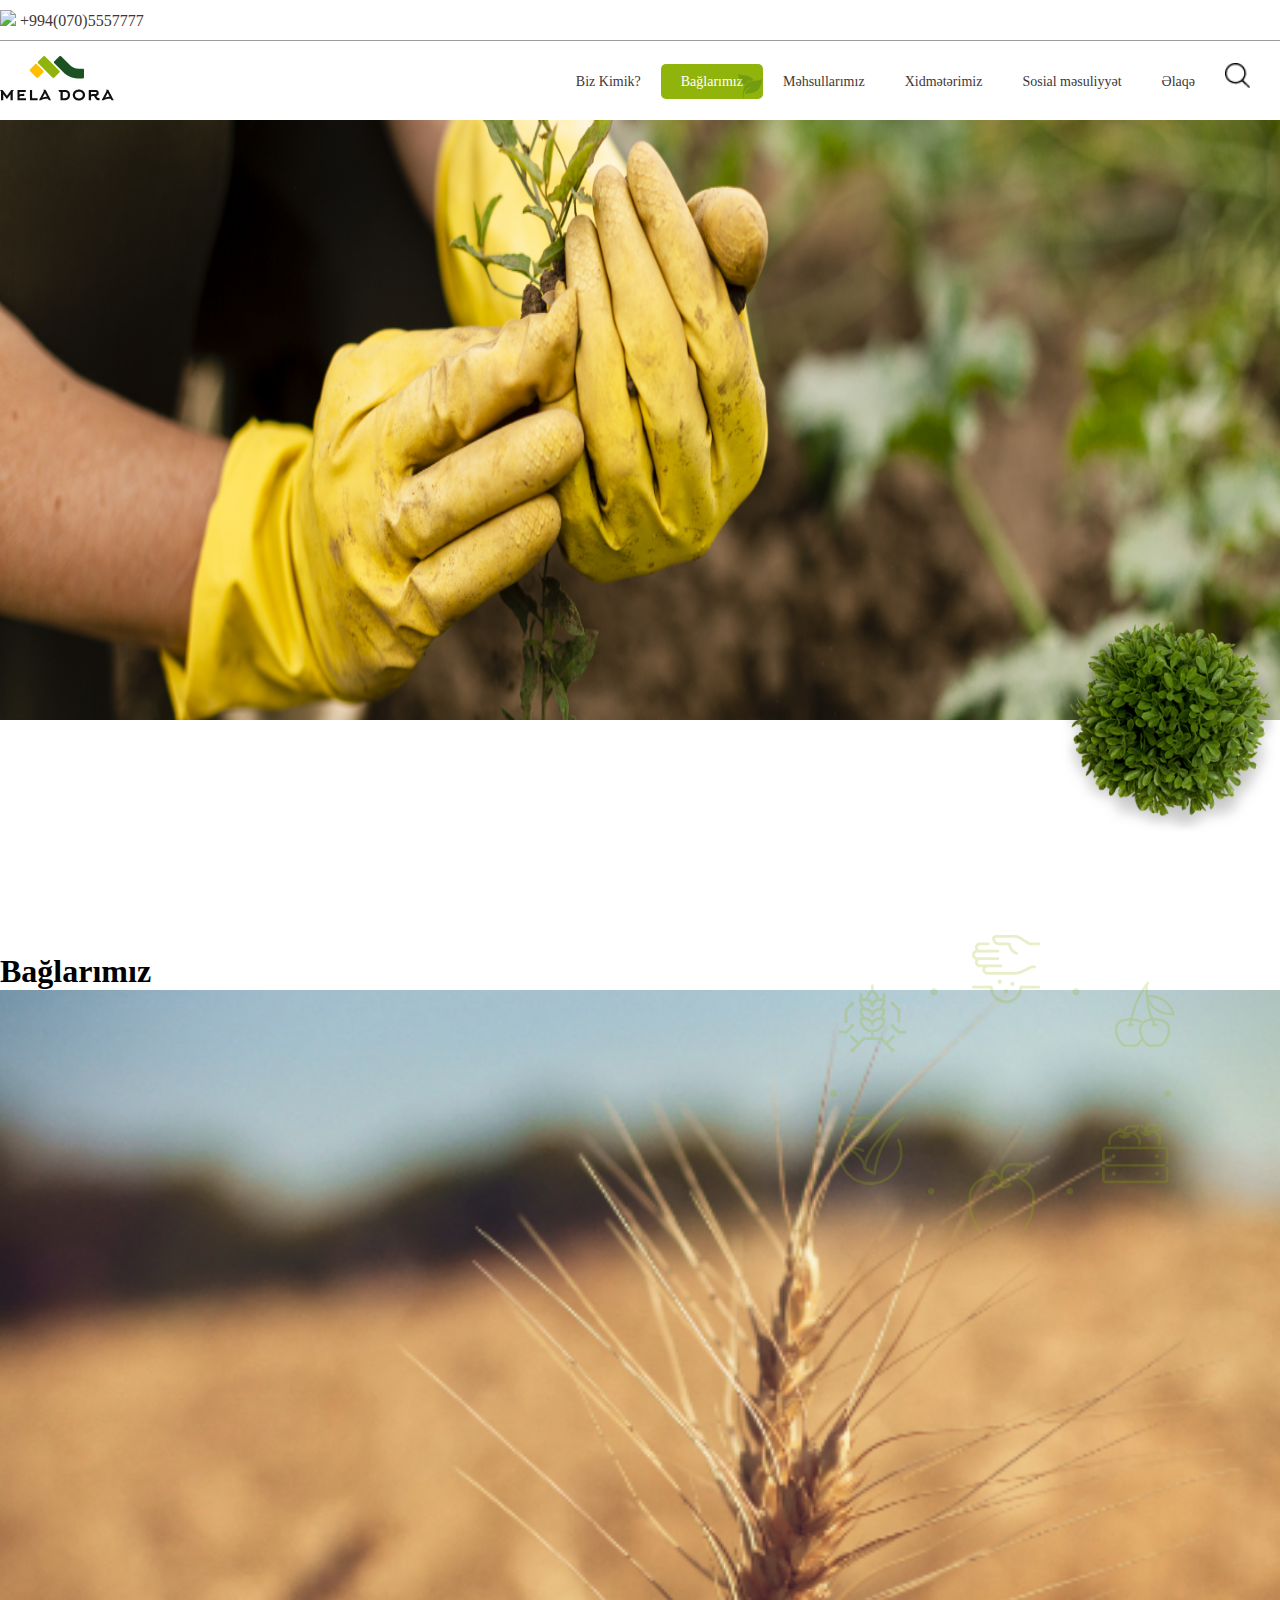
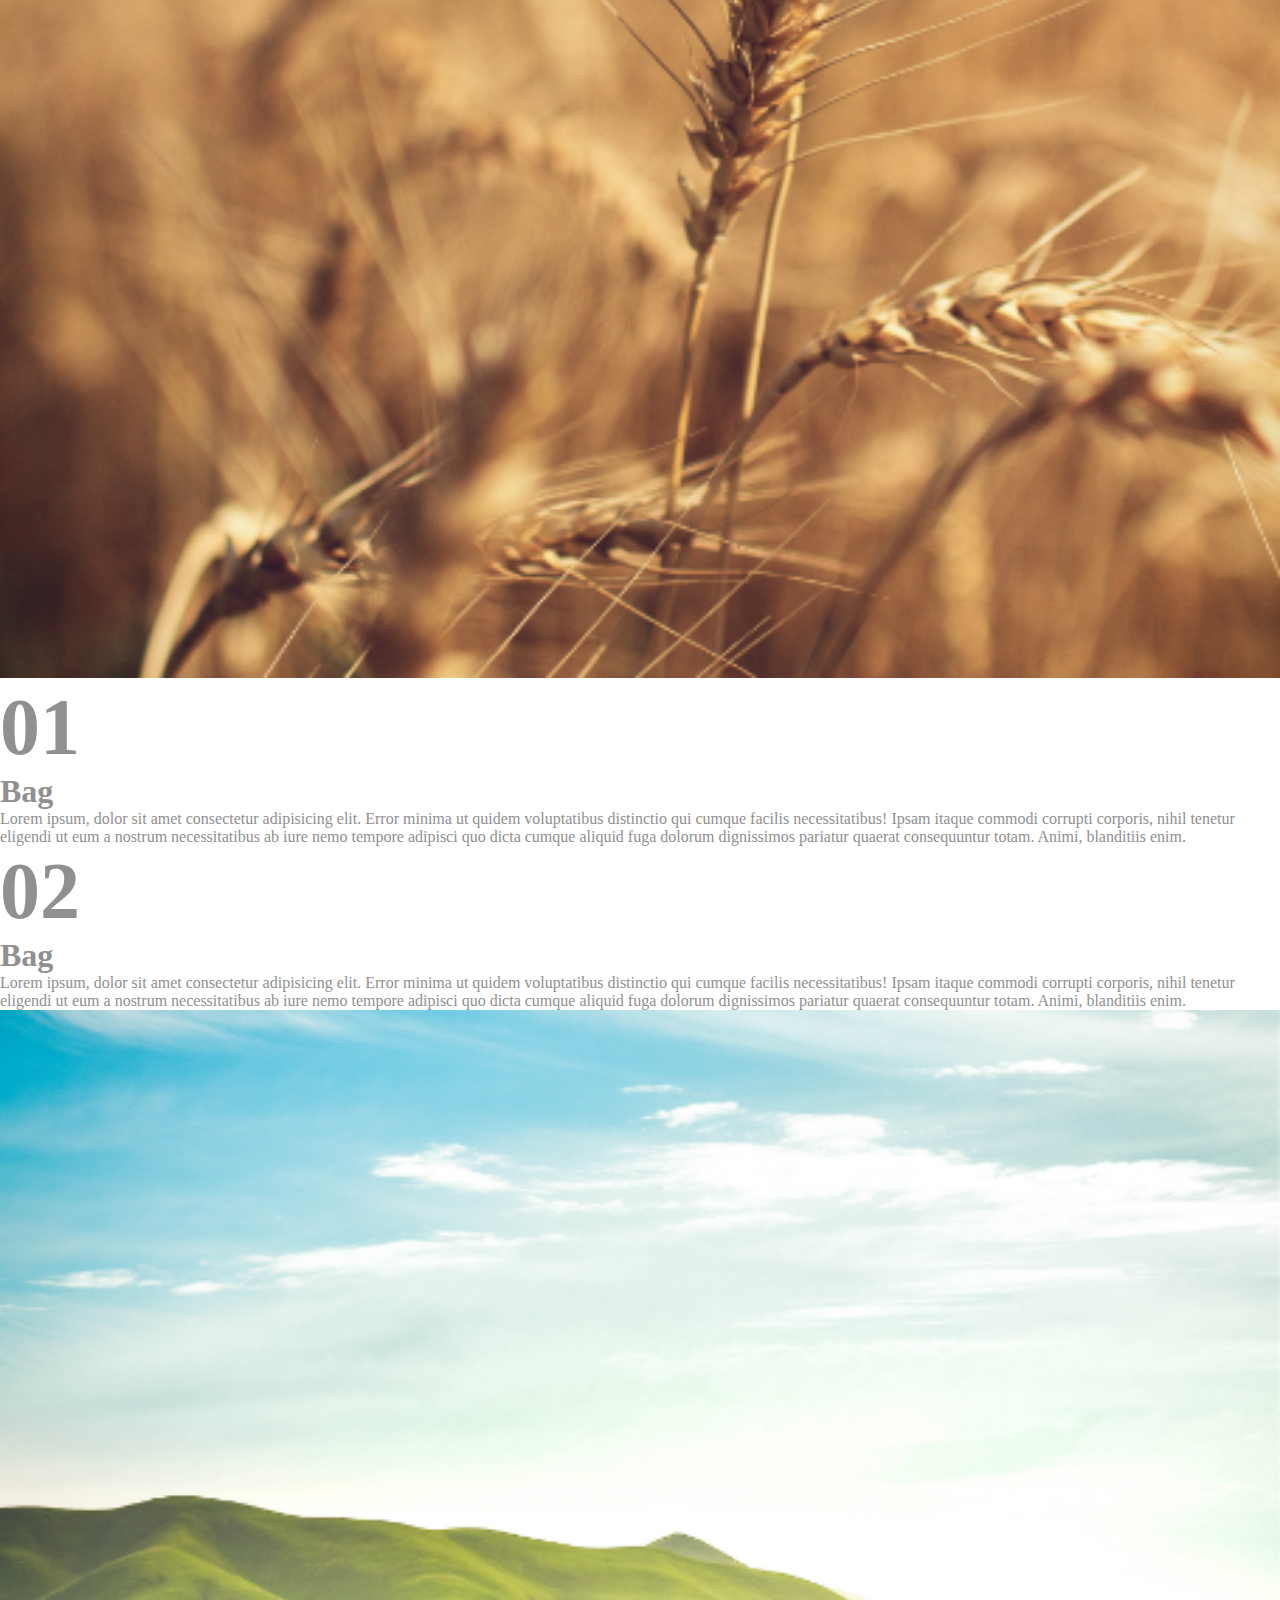
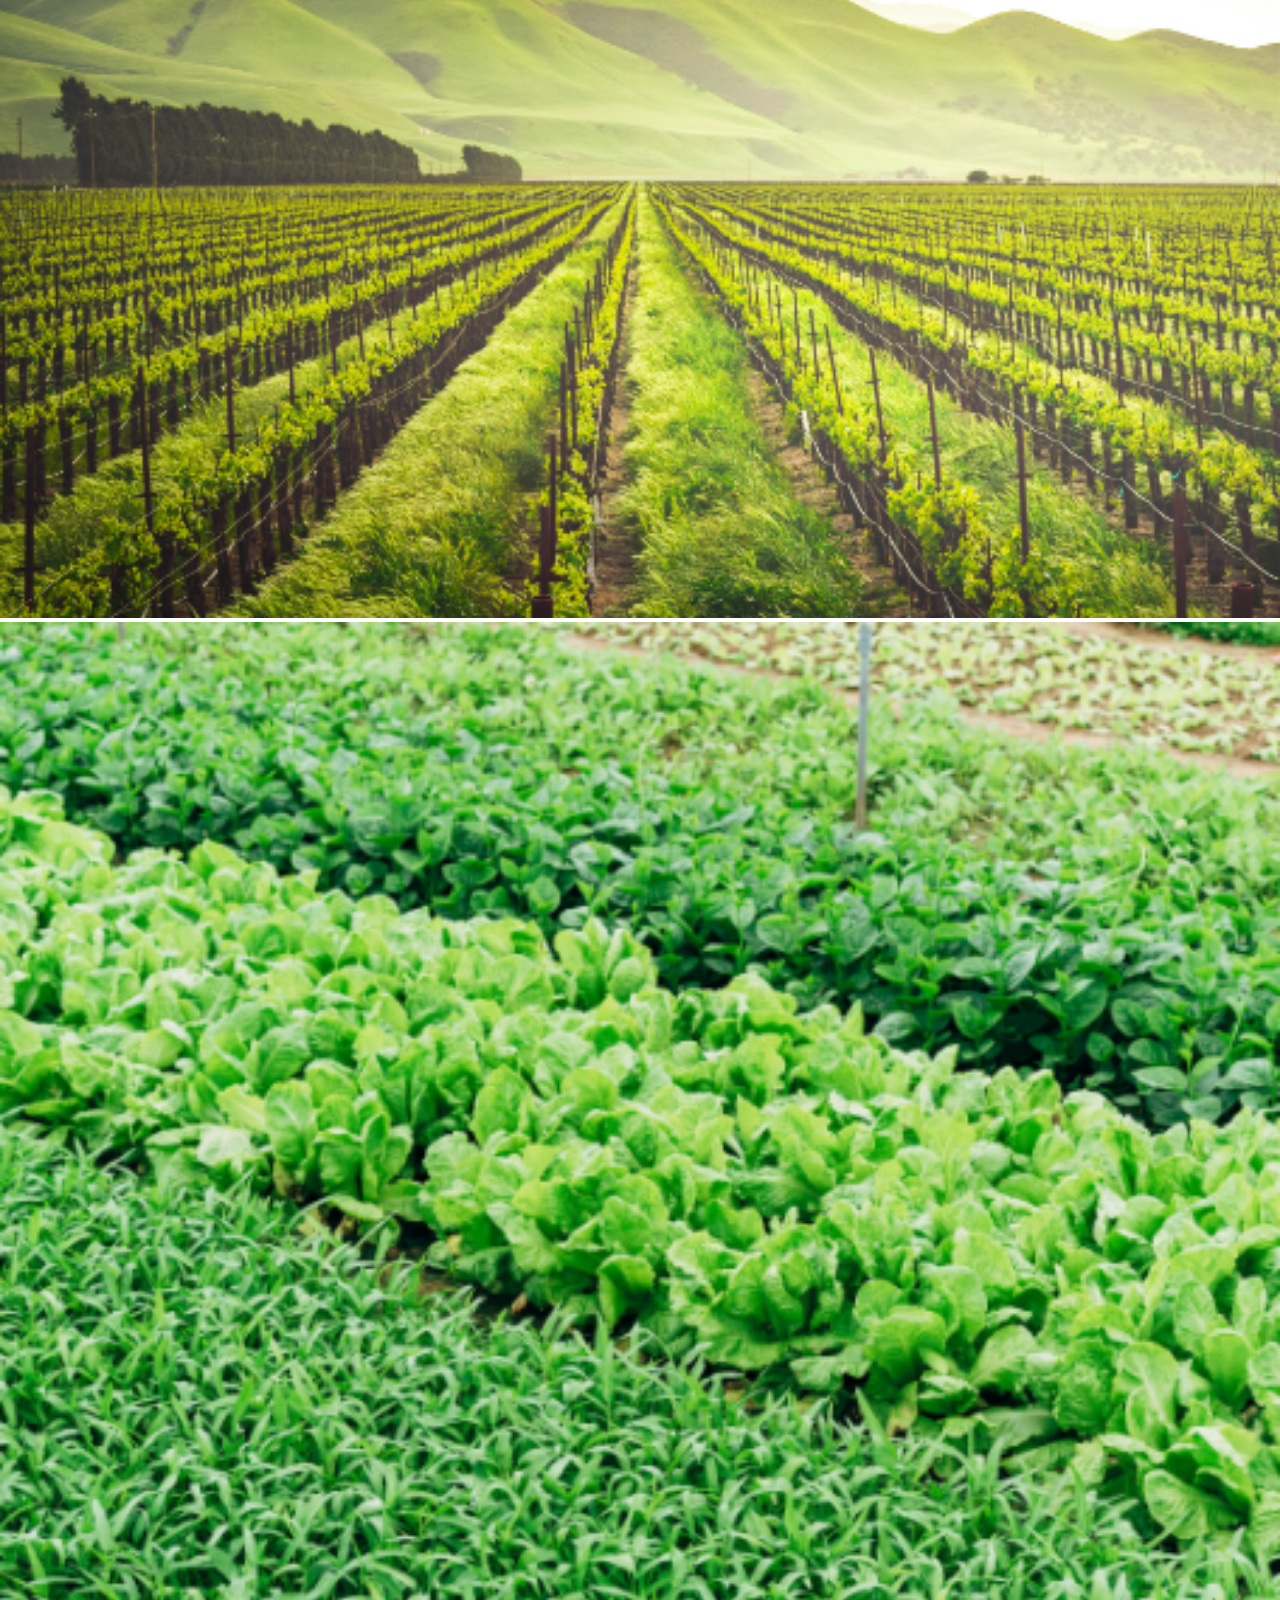
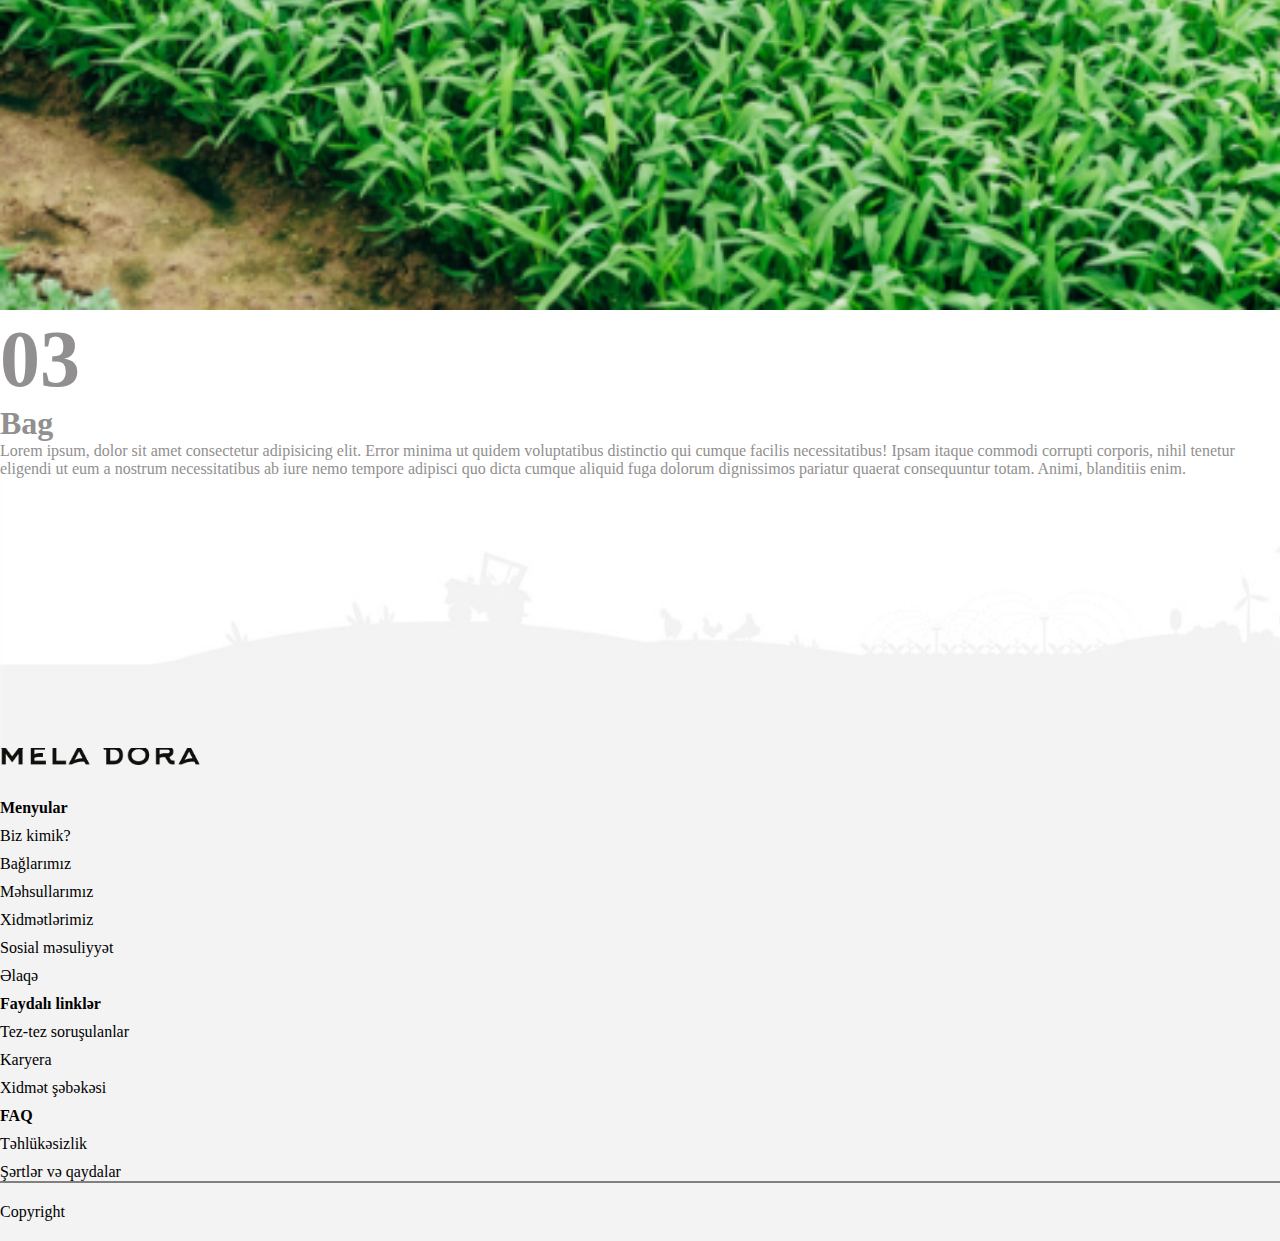
==== index.html @ d33ce397 "element" ====
<!DOCTYPE html>
<html lang="en">
<head>
    <meta charset="UTF-8">
    <meta http-equiv="X-UA-Compatible" content="IE=edge">
    <meta name="viewport" content="width=device-width, initial-scale=1.0">
    <link rel="stylesheet" href/bootstrap.css">
    <link rel="stylesheet" href="bag.css">
    <script src=jquery.js"></script>
    <title>Document</title>
</head>
<body>
    <section class="top-main">
        <div class="container-xl">
            <div class="topbar">
                <span> <img src=image/call.png"> +994(070)5557777</span>
                <div class="icons">
                    <img src=image/facebook.png" alt="">
                    <img src=image/linkend.png" alt="">
                    <img src=image/twitter.png" alt="">
                    <img src=image/insta.png" alt="">
                    <img src=image/youtube.png" alt="">
                </div>
            </div>
            <div class="navbarr">
                <div class="nav-logo">
                    <a href="ndex.html"><img src="image/Group 1.png" alt=""></a>
                </div>
                <div class="nav-texts">
                    
                    <ul>
                        <li><a href="../biz kimik/bizkimik.html">Biz Kimik? <img src="image/Group 438.png" alt=""></a></li>
                        <li><a href="">Bağlarımız <img src="../image/Group 438.png" alt=""></a></li>
                        <li><a href="../mehsullarimiz.html/mehsul.html">Məhsullarımız <img src="image/Group 438.png" alt=""></a></li>
                        <li><a href="../xidmetlerimiz.html/xidmet.html">Xidmətərimiz <img src="image/Group 438.png" alt=""></a></li>
                        <li><a href="../mesuliyyet.html/mesuliyyet.html">Sosial məsuliyyət <img src="../image/Group 438.png" alt=""></a></li>
                        <li><a href="../elaqeler.html/elaqe.html">Əlaqə <img src="image/Group 438.png" alt=""></a></li>
                        <li><a href=""><img class="search" src="image/Path 13.png" alt=""></a></li>
                    </ul>
                </div>
                <div class="hamburger">
                    <div class="hamburger-line line1"></div>
                    <div class="hamburger-line line2"></div>
                    <div class="hamburger-line line3"></div>
                </div>
                    <div class="offcanvas-texts">
                    <div class="offclose">
                        <div class="close1"></div>
                        <div class="close2"></div>
                    </div>
                    <ul>
                        <li><a href="../index.html"><img src="image/Group 418.png" style="width: 100%;margin-bottom: 15px;"></a></li>
                        <li><a href="bizkimik.html">Biz Kimik?</a></li>
                        <li><a href="">Bağlarımız</a></li>
                        <li><a href="../mehsullarimiz.html/mehsul.html">Məhsullarımız</a></li>
                        <li><a href="../xidmetlerimiz.html/xidmet.html">Xidmətərimiz</a></li>
                        <li><a href="../mesuliyyet.html/mesuliyyet.html">Sosial məsuliyyət</a></li>
                        <li><a href="../elaqeler.html/elaqe.html">Əlaqə</a></li>
                        <li><a href=""><img src="image/search-button.png" alt=""></a></li>
                    </ul>
                </div>
            </div>
        </div>
        <div class="container-fluid biz-background"></div>
    </section>
    <div class="container-xl plant">
        <img src="image/unnamed (2).png" alt="">
    </div>
    <section class="bag">
        <img src="" alt="">
        <div class="container-xl">
            <div class="row">
                <div class="col-12">
                    <h1>Bağlarımız</h1>
                </div>
                <div class="col-md-6 col-sm-6 align-self-center mt-5">
                    <img class="bag1-img" src="image/bag1.png" alt="">
                </div>
                <div class="col-md-6 col-sm-6 align-self-center bag1">
                    <h1>01</h1>
                    <h1>Bag</h1>
                    <p>Lorem ipsum, dolor sit amet consectetur adipisicing elit. Error minima ut quidem voluptatibus distinctio qui cumque facilis necessitatibus! Ipsam itaque commodi corrupti corporis, nihil tenetur eligendi ut eum a nostrum necessitatibus ab iure nemo tempore adipisci quo dicta cumque aliquid fuga dolorum dignissimos pariatur quaerat consequuntur totam. Animi, blanditiis enim.</p>
                </div>
                <div class="row row2">
                    <div class="col-md-6 col-sm-6 align-self-center bag1">
                        <h1>02</h1>
                        <h1>Bag</h1>
                        <p>Lorem ipsum, dolor sit amet consectetur adipisicing elit. Error minima ut quidem voluptatibus distinctio qui cumque facilis necessitatibus! Ipsam itaque commodi corrupti corporis, nihil tenetur eligendi ut eum a nostrum necessitatibus ab iure nemo tempore adipisci quo dicta cumque aliquid fuga dolorum dignissimos pariatur quaerat consequuntur totam. Animi, blanditiis enim.</p>
                    </div>
                    <div class="col-md-6 col-sm-6 align-self-center mt-5">
                        <img class="bag1-img" src="image/bag2.png" alt="">
                    </div>
                </div>
                <div class="col-md-6 col-sm-6 align-self-center mt-5">
                    <img class="bag1-img" src="image/bag3.png" alt="">
                </div>
                <div class="col-md-6 col-sm-6 align-self-center bag1">
                    <h1>03</h1>
                    <h1>Bag</h1>
                    <p>Lorem ipsum, dolor sit amet consectetur adipisicing elit. Error minima ut quidem voluptatibus distinctio qui cumque facilis necessitatibus! Ipsam itaque commodi corrupti corporis, nihil tenetur eligendi ut eum a nostrum necessitatibus ab iure nemo tempore adipisci quo dicta cumque aliquid fuga dolorum dignissimos pariatur quaerat consequuntur totam. Animi, blanditiis enim.</p>
                </div>
            </div>
        </div>
        
    </section>









    <section class="footer">
        <div class="container-xl">
            <div class="row" style="border-bottom: 2px solid gray;">
                <div class="col-lg-4 col-md-3 col-sm-3 align-self-center">
                   <a href="../index.html"><img class="foter-logo" src="image/logo418.png" alt=""></a> 
                </div>
                <div class="col-lg-3 col-md-3 col-sm-3 ">
                    <ul class="foter-menyu">
                        <li><a href="">Menyular</a></li>
                        <li><a href="biz kimik/bizkimik.html">Biz kimik?</a></li>
                        <li><a href="">Bağlarımız</a></li>
                        <li><a href="mehsullarimiz.html/mehsul.html">Məhsullarımız</a></li>
                        <li><a href="xidmetlerimiz.html/xidmet.html">Xidmətlərimiz</a></li>
                        <li><a href="mesuliyyet.html/mesuliyyet.html">Sosial məsuliyyət</a></li>
                        <li><a href="laqeler.html/elaqe.html">Əlaqə</a></li>
                    </ul>
                </div>
                <div class="col-lg-3 col-md-3 col-sm-3">
                    <ul class="foter-menyu">
                        <li><a href="">Faydalı linklər</a></li>
                        <li><a href="">Tez-tez soruşulanlar</a></li>
                        <li><a href="">Karyera</a></li>
                        <li><a href="">Xidmət şəbəkəsi</a></li>
                    </ul>
                        
                    </ul>
                </div>
                <div class="col-lg-2 col-md-3 col-sm-3">
                    <ul class="foter-menyu">
                        <li><a href="">FAQ</a></li>
                        <li><a href="">Təhlükəsizlik</a></li>
                        <li><a href="">Şərtlər və qaydalar</a></li>
                    </ul>
                        
                    </ul>
                </div>
            </div>
            <div class="row copyright">
                <p>Copyright</p>
            </div>
        </div>
    </section>



    <script src="bootstrap.js"></script>
    <script src="script.js"></script>
    <script type="module" src="https://unpkg.com/ionicons@5.5.2/dist/ionicons/ionicons.esm.js"></script>
    <script nomodule src="https://unpkg.com/ionicons@5.5.2/dist/ionicons/ionicons.js"></script>
</body>
</html>
---- bag.css ----
*{
    margin: 0;
    padding: 0;
    box-sizing: border-box;
    transition: 1s;
    -webkit-transition: 1s;
    -moz-transition: 1s;
    -ms-transition: 1s;
    -o-transition: 1s;
}
html{

    overflow-x: hidden;
}
body{
    position: relative;
    overflow-x: hidden;
}
.top-main{
    width: 100%;
    height: 80vh;
    overflow: hidden;
}
.biz-background{
    width: 100%;
    height: 100%;
    background-image: url(image/biiz-background.png);
    background-repeat: no-repeat;
    background-size: 100% 100%;
    background-position: center;
}
.topbar{
    width: 100%;
    display: flex;
    justify-content: space-between;
    padding: 10px 0;
    border-bottom: 1px solid rgb(156, 156, 156);
}
.topbar span{
    color: #3E3737;
}
.topbar .icons img{
    margin-left: 10px;
}
.navbarr{
    width: 100%;
    display: flex;
    align-items: center;
    justify-content: space-between;
    padding: 15px 0;
}
.navbarr .nav-texts ul{
    display: flex;
    align-items: center;
    list-style: none;
    margin-bottom: 0;
}
.offcanvas-texts{
    display: none;
}
.navbarr .hamburger{
    display: none;
}
.navbarr .nav-texts ul li a{
    margin-left: 0 10px;
    padding: 10px 20px;
    color: #3E3737;
    text-decoration: none;
    font-size: 14px;
    position: relative;
}
.navbarr .nav-texts ul li a img{
    position: absolute;
    bottom: 0;
    right: 0;
    width: 25px;
    height: 25px;
    opacity: 0;
}
.navbarr .nav-texts ul li a:hover{
    border-radius: 5px;
    background-color: #91B40D;
    -webkit-border-radius: 5px;
    -moz-border-radius: 5px;
    -ms-border-radius: 5px;
    -o-border-radius: 5px;
    color: #fff;
}
.navbarr .nav-texts ul li:nth-child(2) a{
    background-color: #91B40D;
    color: #fff;
    border-radius: 5px;
    -webkit-border-radius: 5px;
    -moz-border-radius: 5px;
    -ms-border-radius: 5px;
    -o-border-radius: 5px;
}
.navbarr .nav-texts ul li:nth-child(2) a img{
    opacity: 1;
}
.navbarr .nav-texts ul li a .search{
    opacity: 1;
    position: relative;
    bottom: 3px;
    right: 10px;
}
.navbarr .nav-texts ul li:nth-child(7) a:hover{
    background: #fff;
}
.navbarr .nav-texts ul li a:hover > img{
    opacity: 1;
}
.plant{
    position: relative;
    bottom: 100px;
    display: flex;
    justify-content: end;
}
.bag{
    width: 100%;
    position: relative;
}
.bag::before{
    content: '';
    position: absolute;
    width: 450px;
    height: 140px;
    top: 0;
    right: 0;
    background: url(image/Group\ 445.png);
    background-repeat: no-repeat;
}
.bag::after{
    content: '';
    position: absolute;
    width: 450px;
    height: 140px;
    top: 155px;
    right: 0;
    background: url(image/Group\ 444.png);
    background-repeat: no-repeat;
}
.bag h1{
    font-family: serif;
}
.bag1 h1,p{
    color: #918F8F;
    font-family: serif;
}
.bag1 h1:nth-child(1){
    font-size: 5em;
}
.bag1-img{
    width: 100%;
}


























.footer{
    width: 100%;
    background-color: #F3F3F3;
    padding-top: 13rem;
    position: relative;
}
.footer::before{
    content: '';
    position: absolute;
    top: 0;
    width: 100%;
    height: 30vh;
    background: url(image/Screen\ Shot\ 2021-12-22\ at\ 00.25.02.png);
    background-size: cover;
}
.foter-logo{
    width: 200px;
    margin-bottom: 20px;
}
.foter-menyu li{
    list-style: none;
    margin-top: 10px;
}
.foter-menyu li a{
    text-decoration: none;
    color: black;
}
.foter-menyu li:first-child a{
    font-weight: 600;
}
.copyright p{
    color: black;
    margin-bottom: 0;
    padding: 20px 0;
}









@media only screen and  (max-width: 991px) {
    .navbarr .nav-texts ul li a{
        padding: 10px;
    }
    .bag::before{
        content: '';
        position: absolute;
        width: 450px;
        height: 140px;
        top: 0;
        right: 0;
        background: 0 0;
        background-repeat: no-repeat;
    }
    .bag::after{
        content: '';
        position: absolute;
        width: 450px;
        height: 140px;
        top: 155px;
        right: 0;
        background: 0 0;
        background-repeat: no-repeat;
    }
}



@media only screen and  (max-width: 769px){
    .top-main{
        height: 80vh;
        overflow: hidden;
    }
    .biz-background{
        height: 60vh;
    }
    .plant{
        display: none;
    }
    .topbar{
        display: none;
    }
    .navbarr{
        padding-top: 1rem;
        overflow-x: hidden;
    }
    .navbarr .nav-texts{
        display: none;
    }
    .navbarr .hamburger{
        display: block;
        cursor: pointer;
    }
    .navbarr .hamburger .hamburger-line{
        width: 40px;
        height: 3px;
        background-color: #91B40D;
        margin-top: 8px;
        border-radius: 3px;
        -webkit-border-radius: 3px;
        -moz-border-radius: 3px;
        -ms-border-radius: 3px;
        -o-border-radius: 3px;
    }
    .offcanvas-texts{
        position: absolute;
        right: 0;
        top: 0;
        background: rgba(128, 128, 128, 0.24);
        backdrop-filter: blur(10px);
        display: flex;
        flex-direction: column;
        width: 300px;
        height: 100vh;
        z-index: 12;
        padding: 20px;
        transform: translateX(320px);
        transition-delay: 0.8s;
        -webkit-transform: translateX(320px);
        -moz-transform: translateX(320px);
        -ms-transform: translateX(320px);
        -o-transform: translateX(320px);
}
    .offclose div{
        width: 30px;
        height: 2px;
        background: #91B40D;
        margin-bottom: 3px;
    }
    .offcanvas-texts ul{
        list-style: none;
        padding-left: 0;
    }
    .offcanvas-texts ul li{
        margin-top: 10px;
    }
    .offcanvas-texts ul li a{
        color: #fff;
        text-decoration: none;
        font-family: serif;
        letter-spacing: 1px;
    }
    .offcanvas-texts ul li a:hover{
        color: #91B40D;
    }
    .texts .img-text{
        width: 100%;
    }
    .text-img img{
        height: 13px;
    }
    .bag1 h1:nth-child(1){
        font-size: 3em;
    }
    .copyright p{
        text-align: center;
     }

   
}


@media only screen and  (max-width: 576px){
    .topbar .icons img{
        margin-left: 5px;
    }
    .top-main{
        height: 60vh;
    }
    .biz-background{
        height: 38vh;
    }
    .plant img{
        display: none;
    }
    .row2{
        flex-direction: column-reverse;
    }
}
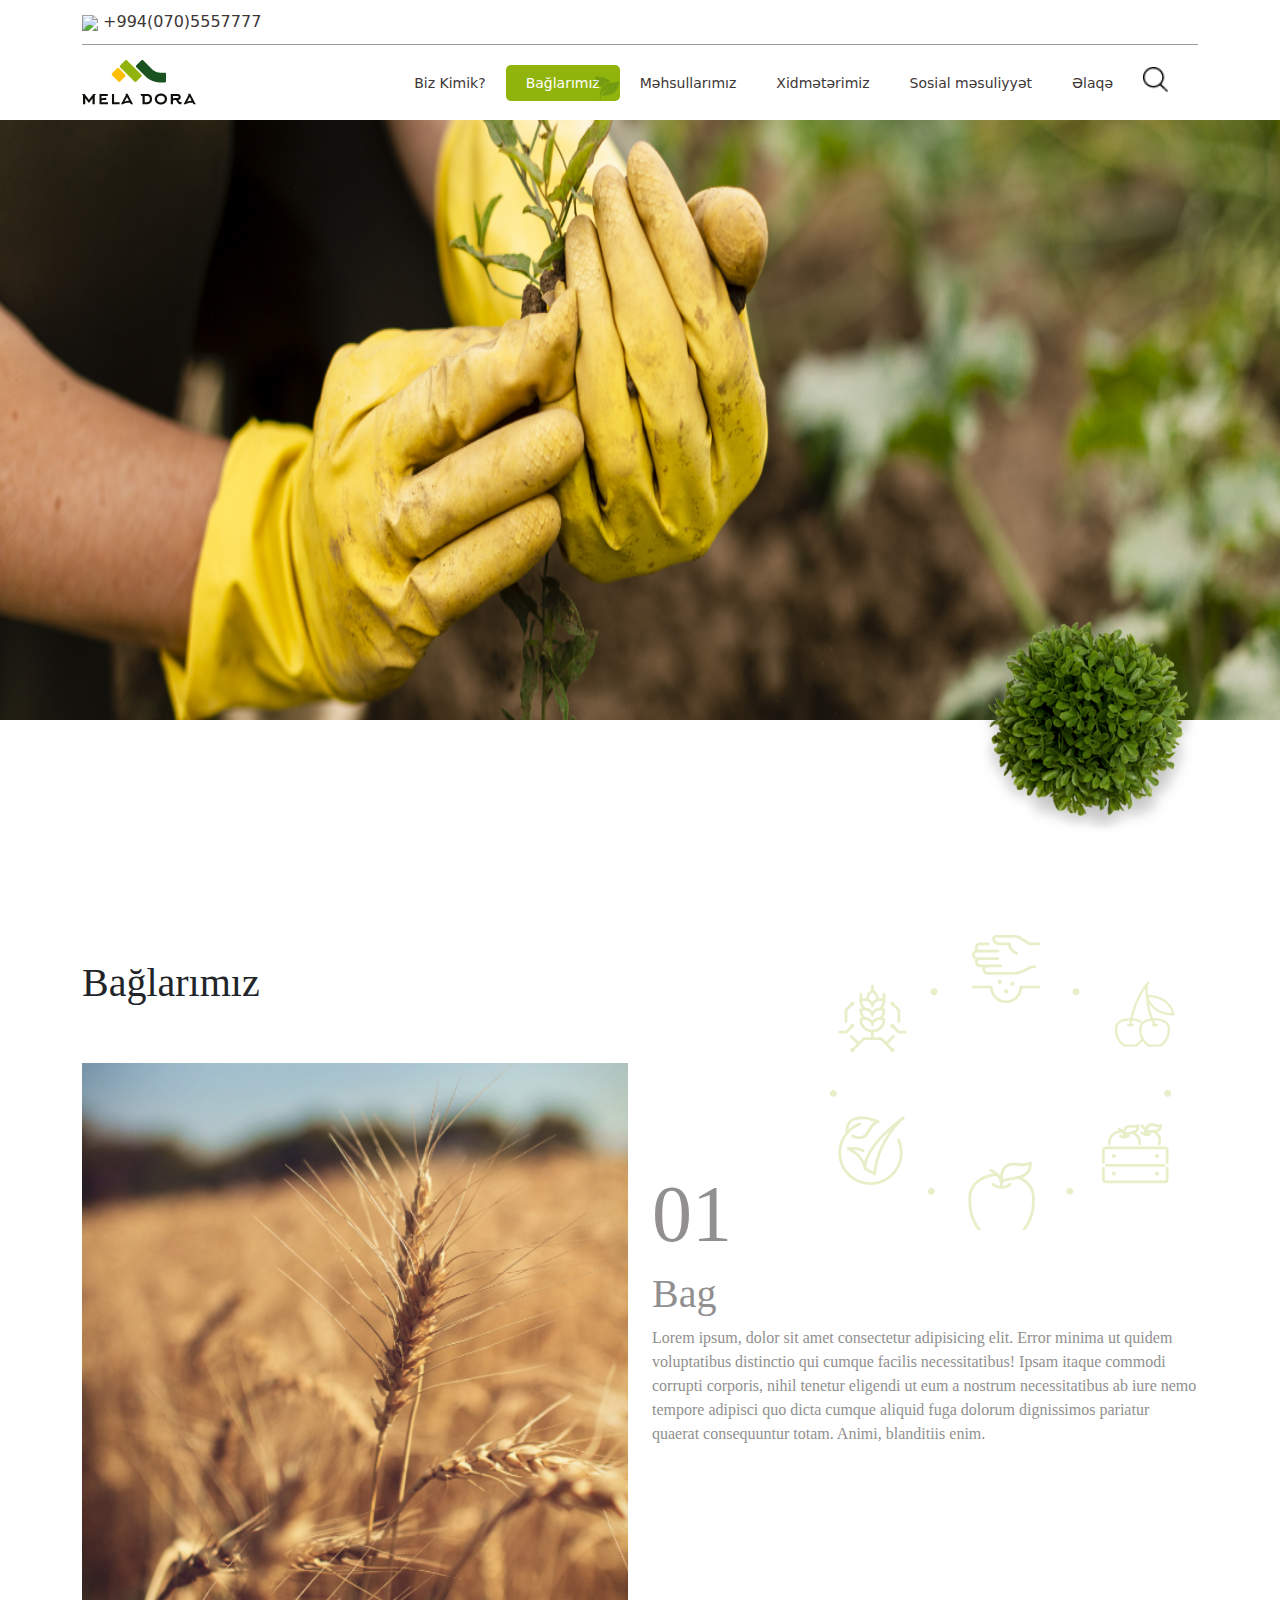
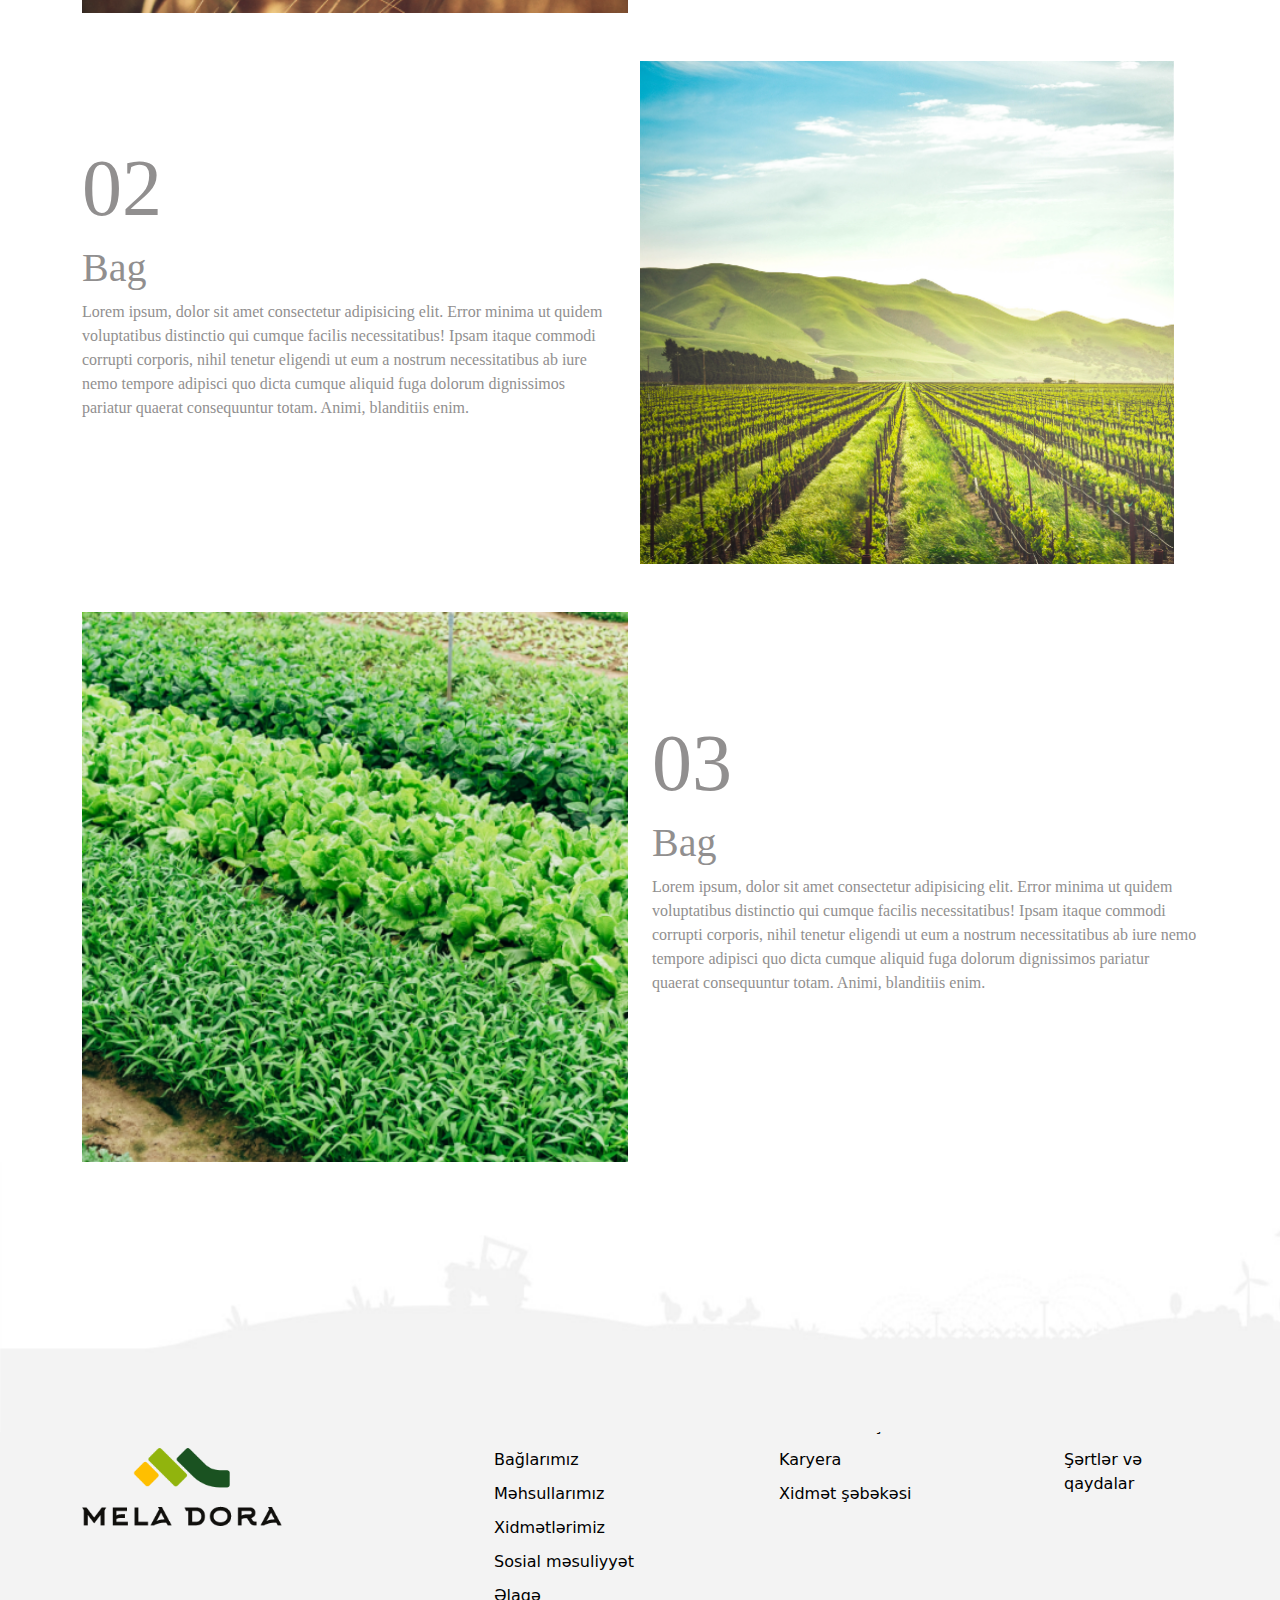
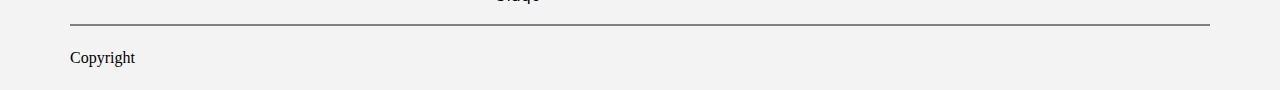
==== commit 3a4e01e5: "element" ====
--- a/index.html
+++ b/index.html
@@ -4,7 +4,7 @@
     <meta charset="UTF-8">
     <meta http-equiv="X-UA-Compatible" content="IE=edge">
     <meta name="viewport" content="width=device-width, initial-scale=1.0">
-    <link rel="stylesheet" href/bootstrap.css">
+    <link rel="stylesheet" href="bootstrap.css">
     <link rel="stylesheet" href="bag.css">
     <script src=jquery.js"></script>
     <title>Document</title>
@@ -162,4 +162,4 @@
     <script type="module" src="https://unpkg.com/ionicons@5.5.2/dist/ionicons/ionicons.esm.js"></script>
     <script nomodule src="https://unpkg.com/ionicons@5.5.2/dist/ionicons/ionicons.js"></script>
 </body>
-</html>+</html>
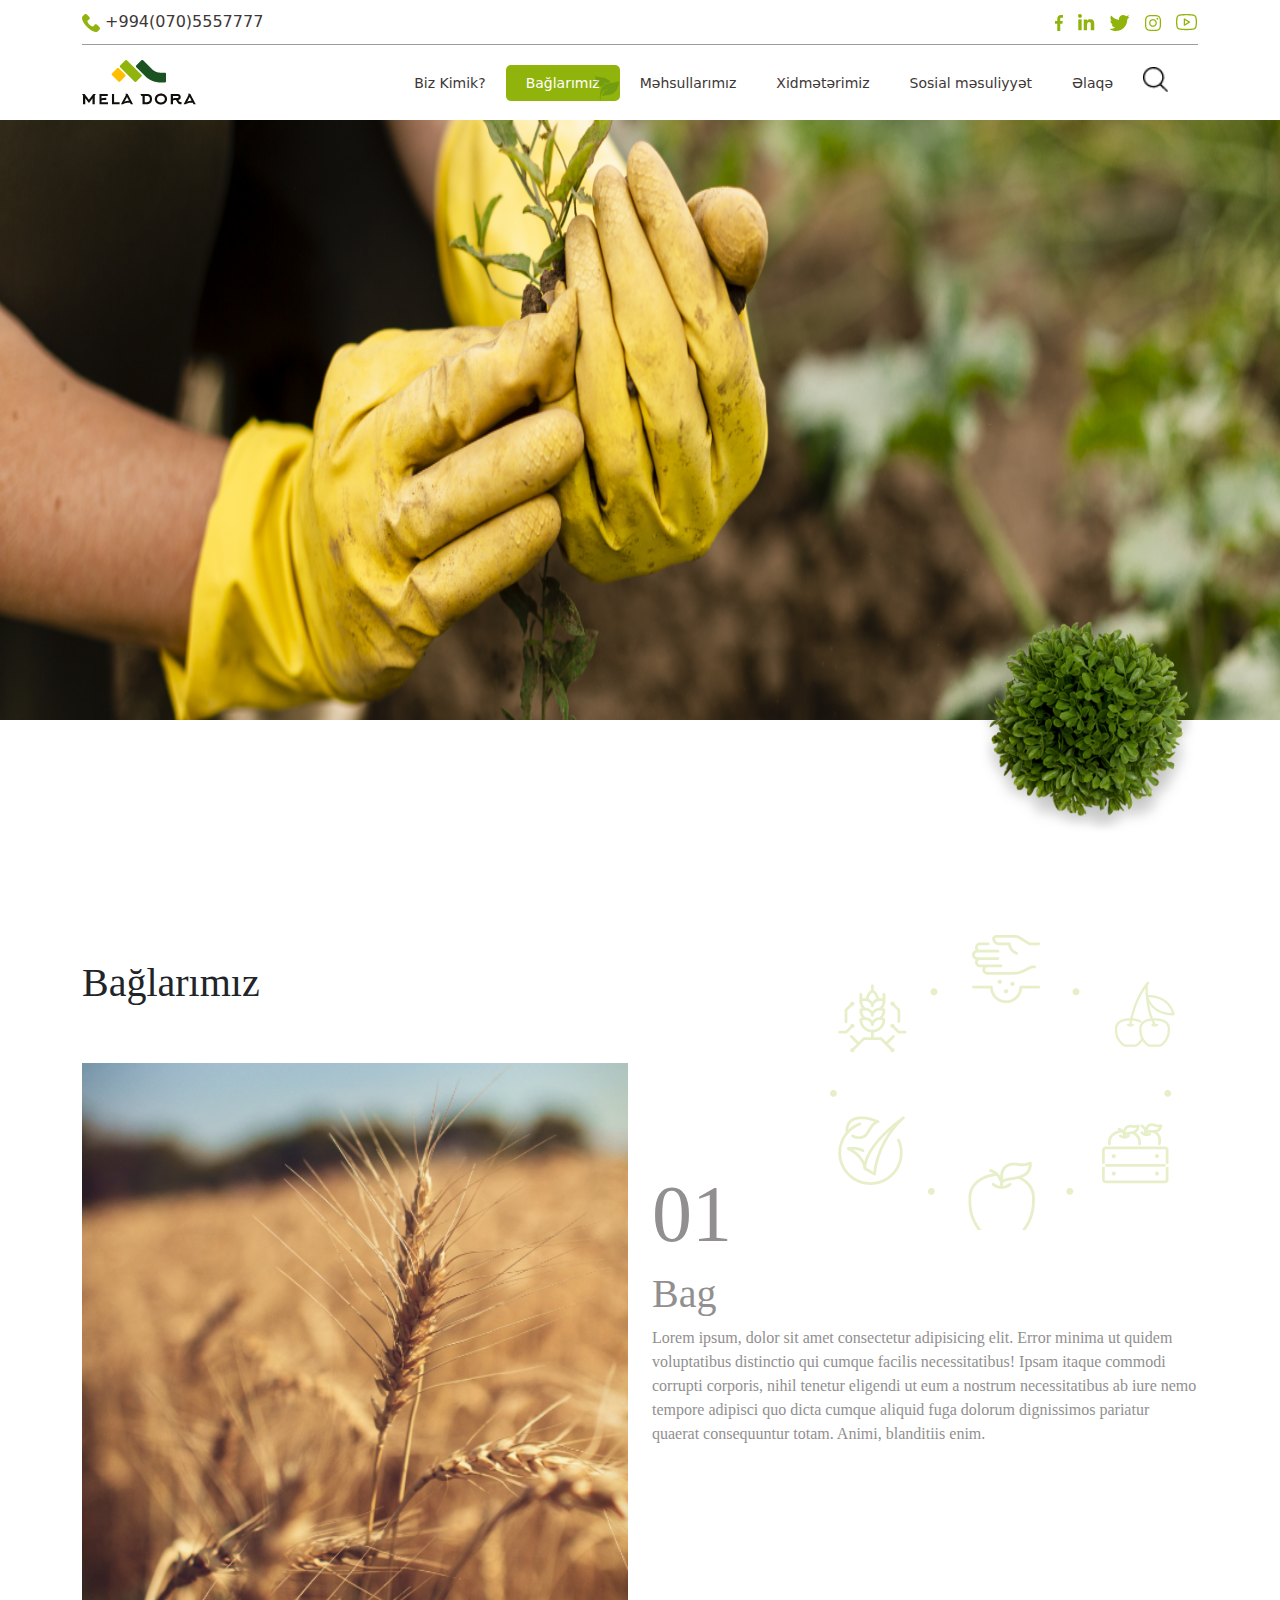
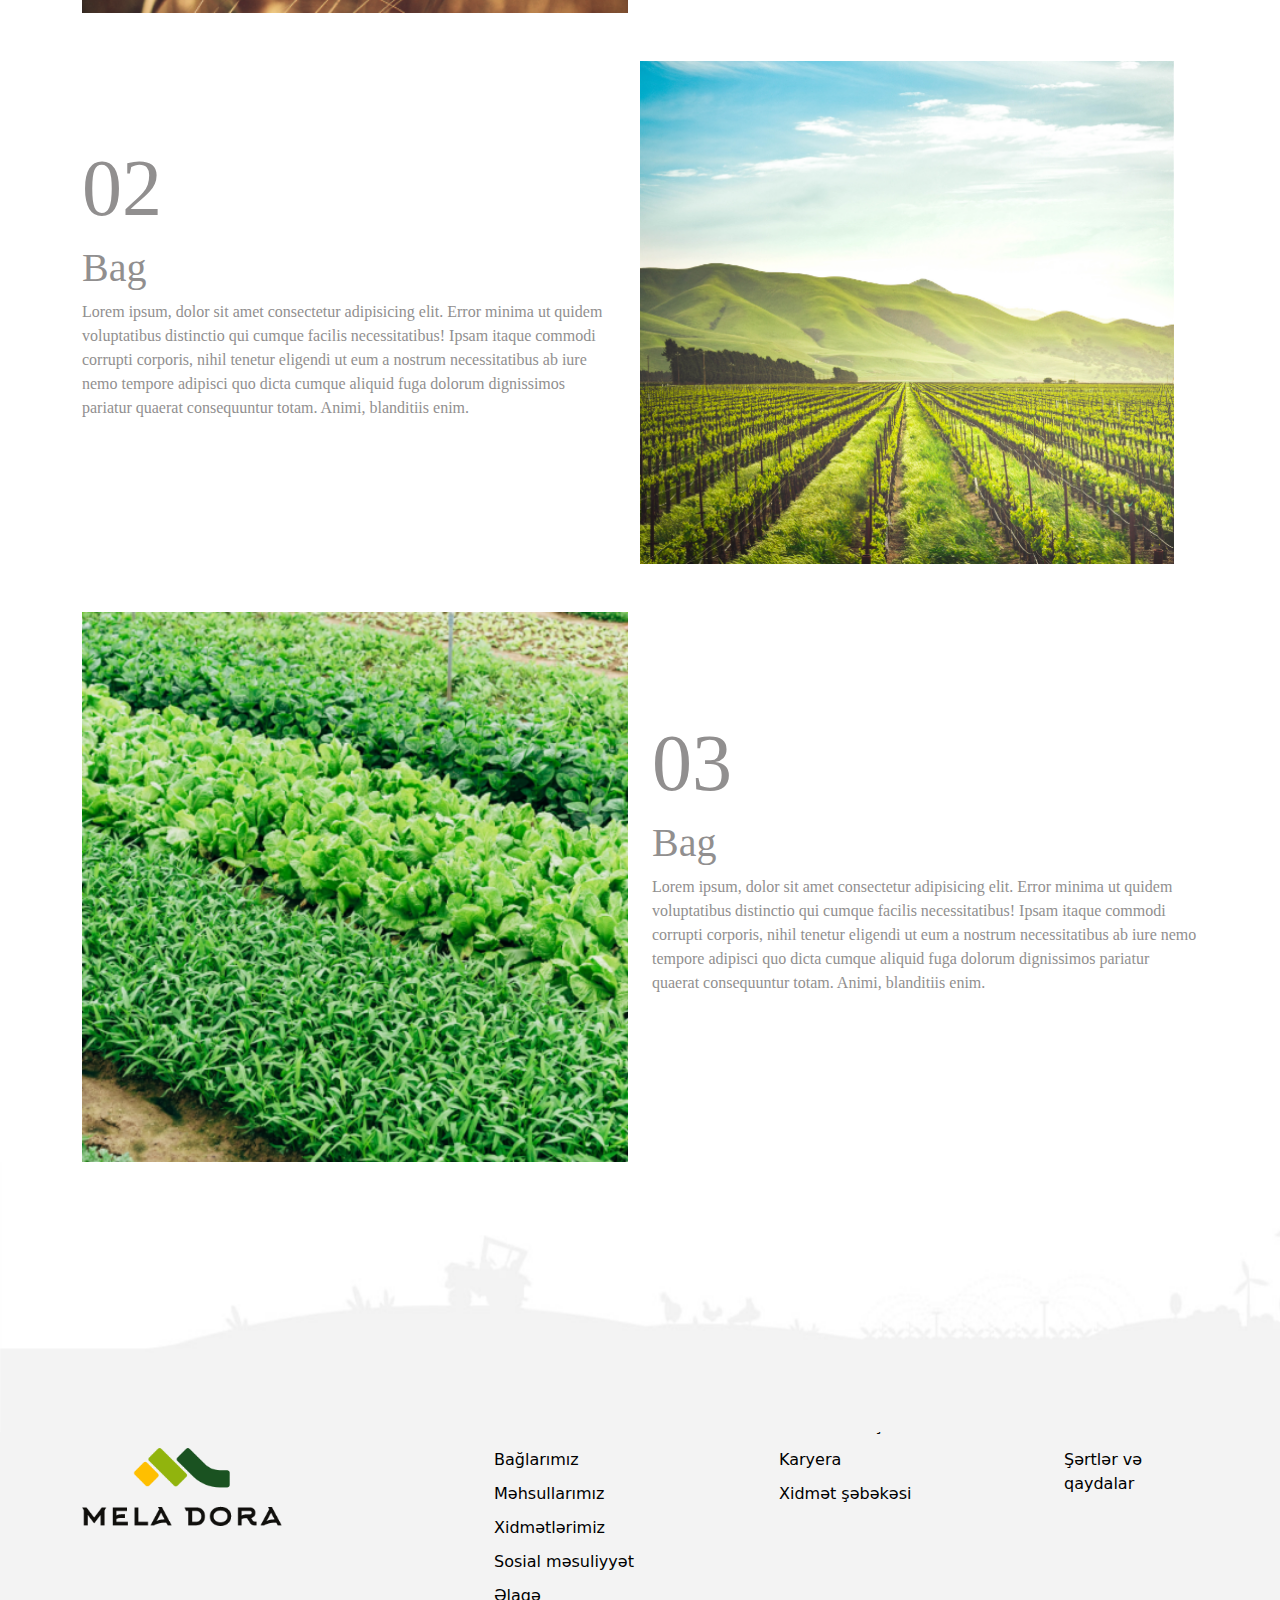
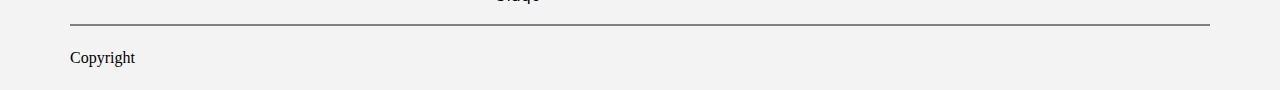
==== commit 1da3b004: "element" ====
--- a/index.html
+++ b/index.html
@@ -13,27 +13,27 @@
     <section class="top-main">
         <div class="container-xl">
             <div class="topbar">
-                <span> <img src=image/call.png"> +994(070)5557777</span>
+                <span> <img src="image/call.png"> +994(070)5557777</span>
                 <div class="icons">
-                    <img src=image/facebook.png" alt="">
-                    <img src=image/linkend.png" alt="">
-                    <img src=image/twitter.png" alt="">
-                    <img src=image/insta.png" alt="">
-                    <img src=image/youtube.png" alt="">
+                    <img src="image/facebook.png" alt="">
+                    <img src="image/linkend.png" alt="">
+                    <img src="image/twitter.png" alt="">
+                    <img src="image/insta.png" alt="">
+                    <img src="image/youtube.png" alt="">
                 </div>
             </div>
             <div class="navbarr">
                 <div class="nav-logo">
-                    <a href="ndex.html"><img src="image/Group 1.png" alt=""></a>
+                    <a href="https://abdullayev-az.github.io/MelaDora/"><img src="image/Group 1.png" alt=""></a>
                 </div>
                 <div class="nav-texts">
                     
                     <ul>
                         <li><a href="../biz kimik/bizkimik.html">Biz Kimik? <img src="image/Group 438.png" alt=""></a></li>
-                        <li><a href="">Bağlarımız <img src="../image/Group 438.png" alt=""></a></li>
+                        <li><a href="">Bağlarımız <img src="image/Group 438.png" alt=""></a></li>
                         <li><a href="../mehsullarimiz.html/mehsul.html">Məhsullarımız <img src="image/Group 438.png" alt=""></a></li>
                         <li><a href="../xidmetlerimiz.html/xidmet.html">Xidmətərimiz <img src="image/Group 438.png" alt=""></a></li>
-                        <li><a href="../mesuliyyet.html/mesuliyyet.html">Sosial məsuliyyət <img src="../image/Group 438.png" alt=""></a></li>
+                        <li><a href="../mesuliyyet.html/mesuliyyet.html">Sosial məsuliyyət <img src="image/Group 438.png" alt=""></a></li>
                         <li><a href="../elaqeler.html/elaqe.html">Əlaqə <img src="image/Group 438.png" alt=""></a></li>
                         <li><a href=""><img class="search" src="image/Path 13.png" alt=""></a></li>
                     </ul>
@@ -49,7 +49,7 @@
                         <div class="close2"></div>
                     </div>
                     <ul>
-                        <li><a href="../index.html"><img src="image/Group 418.png" style="width: 100%;margin-bottom: 15px;"></a></li>
+                        <li><a href="https://abdullayev-az.github.io/MelaDora/"><img src="image/Group 418.png" style="width: 100%;margin-bottom: 15px;"></a></li>
                         <li><a href="bizkimik.html">Biz Kimik?</a></li>
                         <li><a href="">Bağlarımız</a></li>
                         <li><a href="../mehsullarimiz.html/mehsul.html">Məhsullarımız</a></li>
@@ -116,7 +116,7 @@
         <div class="container-xl">
             <div class="row" style="border-bottom: 2px solid gray;">
                 <div class="col-lg-4 col-md-3 col-sm-3 align-self-center">
-                   <a href="../index.html"><img class="foter-logo" src="image/logo418.png" alt=""></a> 
+                   <a href="https://abdullayev-az.github.io/MelaDora/"><img class="foter-logo" src="image/logo418.png" alt=""></a> 
                 </div>
                 <div class="col-lg-3 col-md-3 col-sm-3 ">
                     <ul class="foter-menyu">
